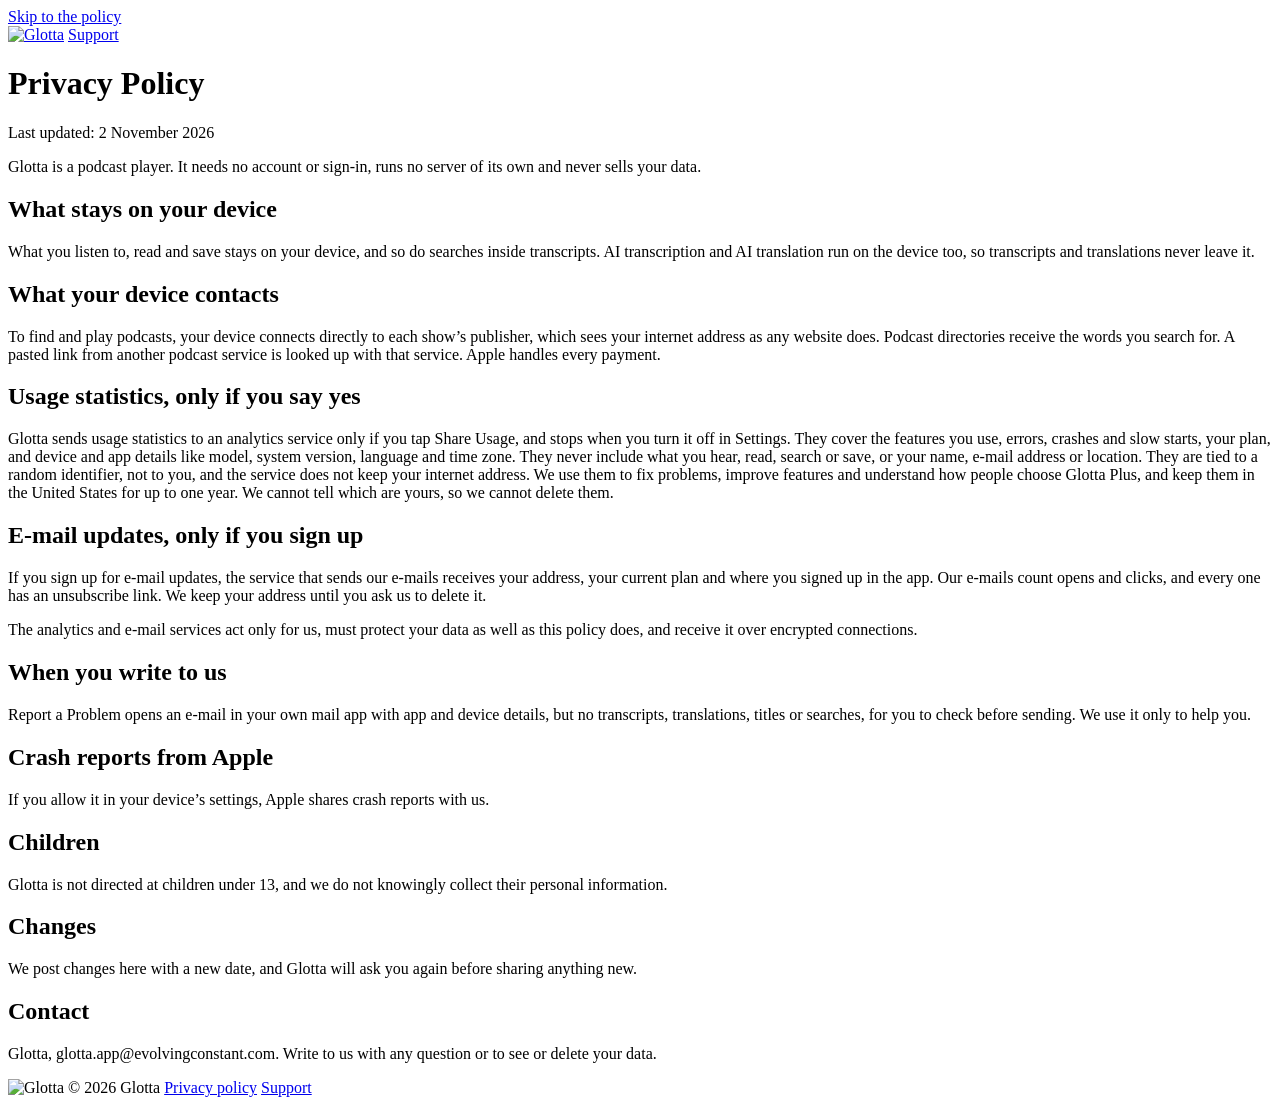
==== privacy/index.html @ 5b5e53a2 "Add files via upload" ====
<!doctype html>
<html lang="en">
<head>
<meta charset="utf-8">
<meta name="viewport" content="width=device-width, initial-scale=1, viewport-fit=cover">
<title>Glotta Privacy Policy</title>
<meta name="description" content="What Glotta keeps on your device, what it shares only if you say yes, and how to change your mind.">
<meta name="theme-color" content="#F2EDE0">
<link rel="icon" href="../assets/brand/glotta-mark.svg" type="image/svg+xml">
<link rel="apple-touch-icon" href="../assets/brand/apple-touch-icon.png">
<link rel="preload" href="../assets/fonts/space-grotesk.woff2" as="font" type="font/woff2" crossorigin><link rel="stylesheet" href="../assets/site.css">
<link rel="stylesheet" href="../assets/ui-font.css">
</head>
<body>
<a class="skip" href="#policy">Skip to the policy</a>
<header class="bar">
  <a href="../support/" aria-label="Glotta, home"><img class="lock" src="../assets/brand/glotta-lockup-on-ivory.svg" alt="Glotta" width="111" height="34"></a>
  <a class="to" href="../support/">Support</a>
</header>
<main class="doc" id="policy">
    <h1>Privacy Policy</h1>
    <p class="fine">Last updated: 2 November 2026</p>
    <p class="lede">Glotta is a podcast player. It needs no account or sign-in, runs no server of its own and never sells your data.</p>

    <h2>What stays on your device</h2>
    <p>What you listen to, read and save stays on your device, and so do searches inside transcripts. AI transcription and AI translation run on the device too, so transcripts and translations never leave it.</p>

    <h2>What your device contacts</h2>
    <p>To find and play podcasts, your device connects directly to each show’s publisher, which sees your internet address as any website does. Podcast directories receive the words you search for. A pasted link from another podcast service is looked up with that service. Apple handles every payment.</p>

    <h2>Usage statistics, only if you say yes</h2>
    <p>Glotta sends usage statistics to an analytics service only if you tap Share Usage, and stops when you turn it off in Settings. They cover the features you use, errors, crashes and slow starts, your plan, and device and app details like model, system version, language and time zone. They never include what you hear, read, search or save, or your name, e-mail address or location. They are tied to a random identifier, not to you, and the service does not keep your internet address. We use them to fix problems, improve features and understand how people choose Glotta Plus, and keep them in the United States for up to one year. We cannot tell which are yours, so we cannot delete them.</p>

    <h2>E-mail updates, only if you sign up</h2>
    <p>If you sign up for e-mail updates, the service that sends our e-mails receives your address, your current plan and where you signed up in the app. Our e-mails count opens and clicks, and every one has an unsubscribe link. We keep your address until you ask us to delete it.</p>
    <p>The analytics and e-mail services act only for us, must protect your data as well as this policy does, and receive it over encrypted connections.</p>

    <h2>When you write to us</h2>
    <p>Report a Problem opens an e-mail in your own mail app with app and device details, but no transcripts, translations, titles or searches, for you to check before sending. We use it only to help you.</p>

    <h2>Crash reports from Apple</h2>
    <p>If you allow it in your device’s settings, Apple shares crash reports with us.</p>

    <h2>Children</h2>
    <p>Glotta is not directed at children under 13, and we do not knowingly collect their personal information.</p>

    <h2>Changes</h2>
    <p>We post changes here with a new date, and Glotta will ask you again before sharing anything new.</p>

    <h2>Contact</h2>
    <p>Glotta, glotta.app@evolvingconstant.com. Write to us with any question or to see or delete your data.</p>

</main>
<footer class="foot">
  <img class="lock" src="../assets/brand/glotta-lockup-on-ivory.svg" alt="Glotta" width="85" height="26">
  <span>© 2026 Glotta</span>
  <a href="../privacy/">Privacy policy</a>
  <a href="../support/">Support</a>
</footer>
</body>
</html>
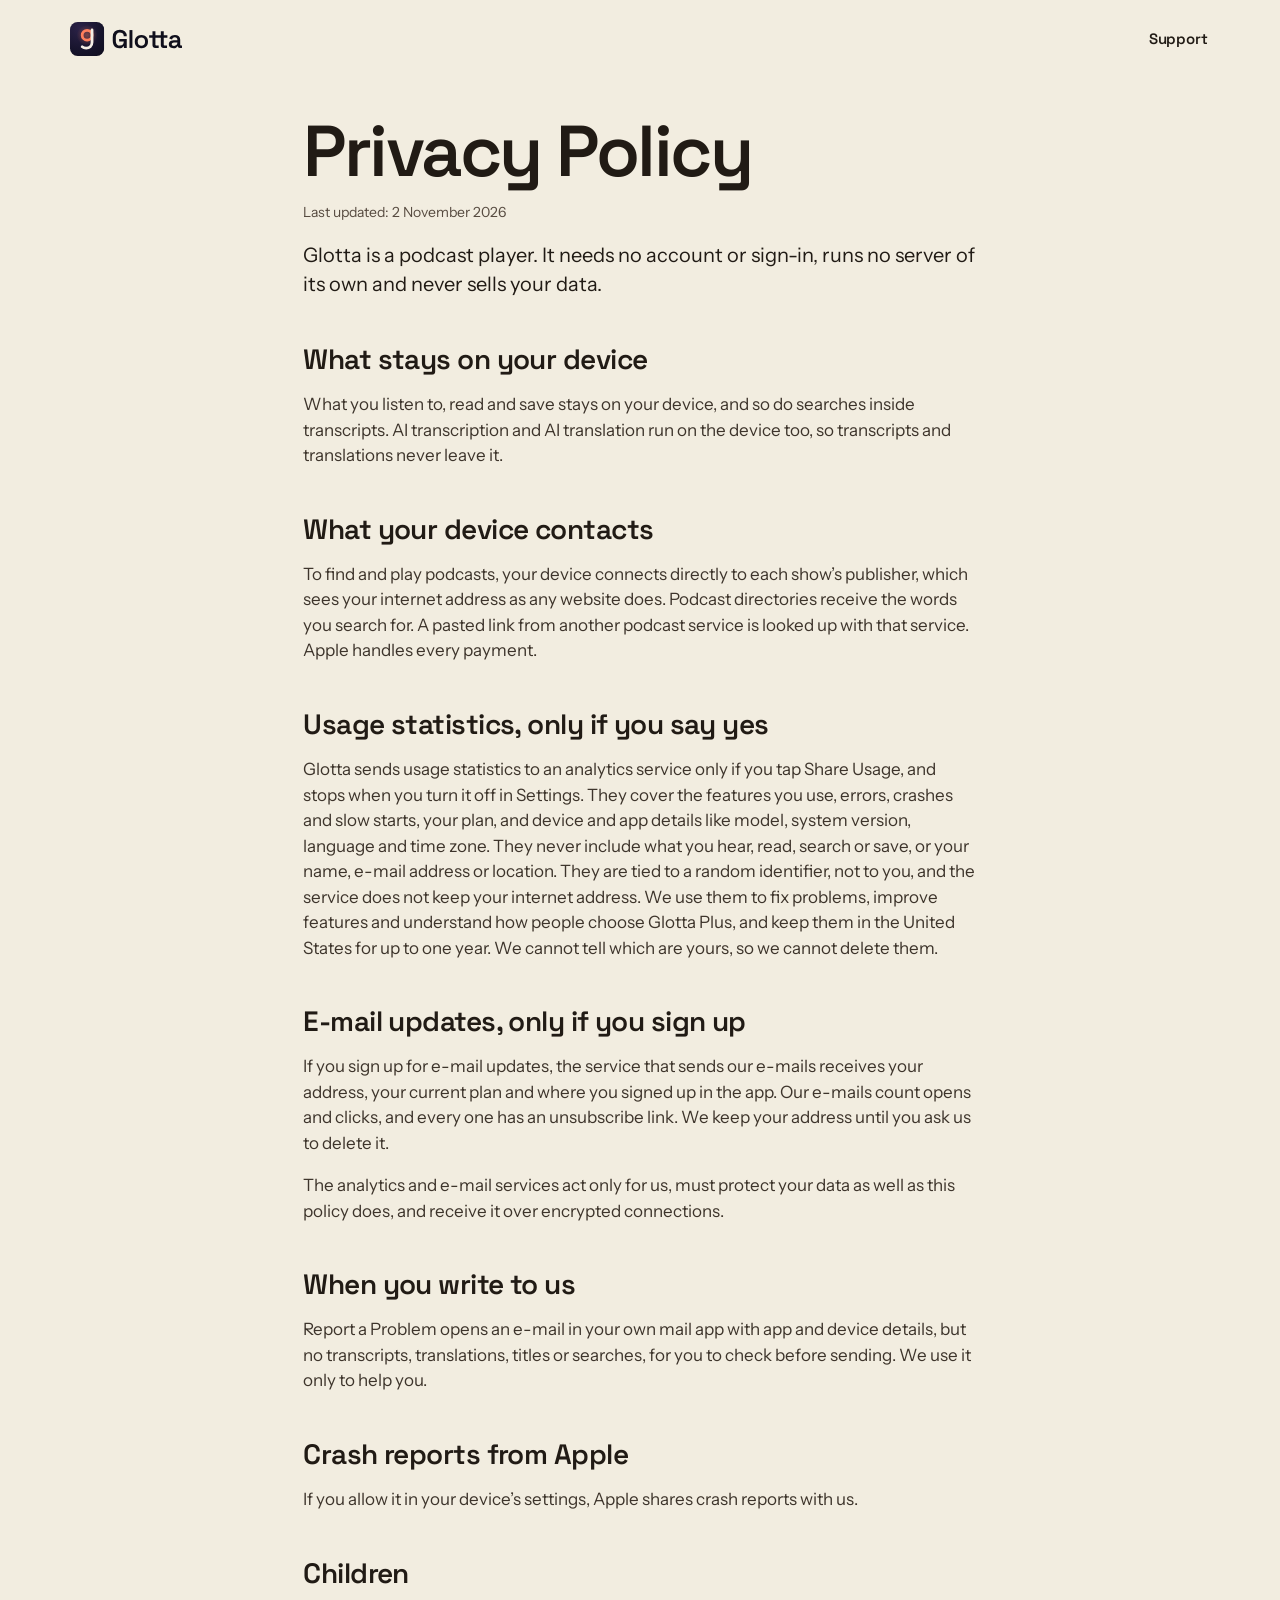
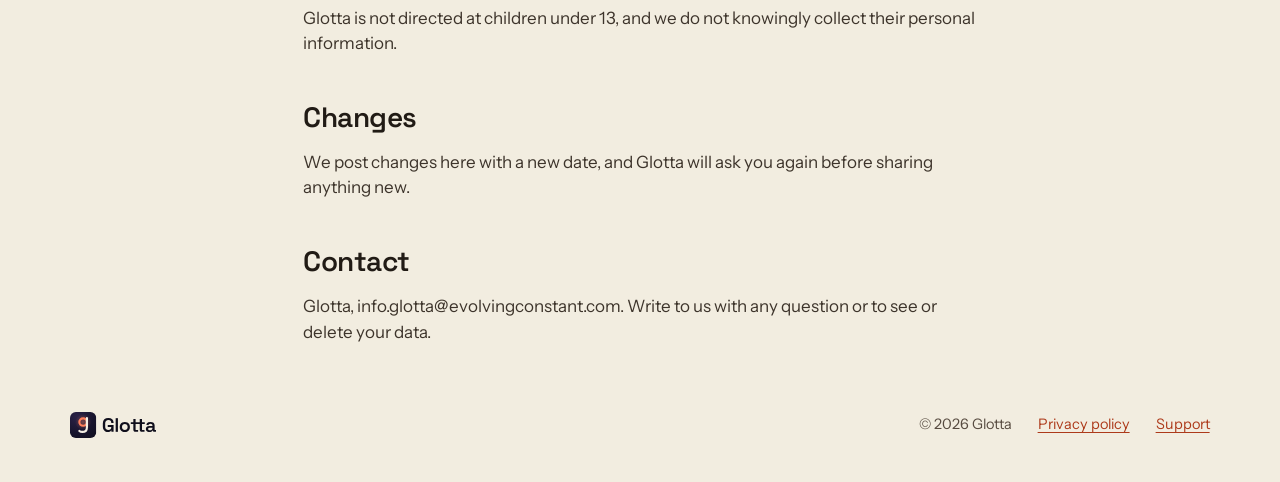
==== commit 366e6d71: "Contact address: info.glotta@evolvingconstant.com" ====
--- a/privacy/index.html
+++ b/privacy/index.html
@@ -48,7 +48,7 @@
     <p>We post changes here with a new date, and Glotta will ask you again before sharing anything new.</p>
 
     <h2>Contact</h2>
-    <p>Glotta, glotta.app@evolvingconstant.com. Write to us with any question or to see or delete your data.</p>
+    <p>Glotta, info.glotta@evolvingconstant.com. Write to us with any question or to see or delete your data.</p>
 
 </main>
 <footer class="foot">
--- a/assets/site.css
+++ b/assets/site.css
@@ -0,0 +1,365 @@
+/* Glotta. An Ivory page that opens on the launch film's own wall of covers and keeps the film's manners: type that rises
+   from a mask, pictures that grow from a point. Plain scrolling: nothing is pinned and nothing follows the scroll.
+   Each section arrives once, as it comes into view. */
+@font-face{font-family:"Space Grotesk";src:url(fonts/space-grotesk.woff2) format("woff2");font-weight:300 700;font-display:swap}
+:root{
+  --ivory:#F2EDE0; /* the brand films' own ground, so a film never shows as a box */
+  --night:#100F1C;--night2:#1C1A2E;--surface:#E6DECB;--coral:#FF7F5C;--deep:#AD3A1A;--ink:#211B15;--soft:#574B40;--moon:#F4EEE4;--softn:#CFCCDB;--line:#D9CFBA;
+  --display:"Space Grotesk",system-ui,sans-serif;--ui:"Instrument Sans",system-ui,-apple-system,sans-serif;
+  --edge:clamp(20px,5.5vw,88px);--ease:cubic-bezier(.16,1,.3,1);--snap:cubic-bezier(.3,1.35,.5,1);
+}
+*{box-sizing:border-box}
+html{-webkit-text-size-adjust:100%}
+body{margin:0;background:var(--ivory);color:var(--ink);font-family:var(--ui);font-size:17px;line-height:1.5;overflow-x:hidden}
+img,video{display:block;max-width:100%}
+a{color:var(--deep);text-underline-offset:.18em}
+:focus-visible{outline:3px solid var(--deep);outline-offset:3px;border-radius:4px}
+.skip{position:absolute;left:-999px;top:8px;background:var(--ink);color:var(--moon);padding:10px 14px;z-index:99;border-radius:8px}
+.skip:focus{left:8px}
+h1,h2{font-family:var(--display);font-weight:600;letter-spacing:-.035em;line-height:1.02;margin:0;text-wrap:balance}
+.vh{position:absolute;width:1px;height:1px;overflow:hidden;clip-path:inset(50%);white-space:nowrap}
+
+.bar{display:flex;justify-content:space-between;align-items:center;padding:20px var(--edge) 0;max-width:1440px;margin:0 auto;position:relative;z-index:5}
+.bar .lock{height:34px;width:auto}
+.bar .to{font-family:var(--display);font-weight:600;font-size:15px;letter-spacing:-.01em;color:var(--ink);text-decoration:none;padding:8px 2px}
+
+/* a film of the brand's: only its lines are shown; it keeps the darker of itself and the page, so no box shows */
+.film{position:relative;overflow:hidden;width:100%;aspect-ratio:var(--bw)/var(--bh);background:var(--ivory);isolation:isolate}
+.film .still{position:absolute;inset:0;width:100%;height:100%;max-width:none}
+.film.playing .still{visibility:hidden}
+/* two stills: the film's end (the whole line with its highlight) for a page without the script or whose films do not play, and its first
+   frame (.pre), which the script's page shows until the film plays: the highlight is then drawn once and never taken away */
+.film .pre{display:none}
+.js .film:not(.refused) .pre{display:block}
+.js .film:not(.refused) .still:not(.pre){display:none}
+.film video{position:absolute;max-width:none;width:calc(100% * var(--fw) / var(--bw));left:calc(-100% * var(--bx) / var(--bw));top:calc(-100% * var(--by) / var(--bh));mix-blend-mode:darken}
+
+/* ---------- the phone: a dark titanium body, its island, its buttons. Every length is a share of its own width. ---------- */
+.phone{--u:1cqw;position:relative;container-type:inline-size;aspect-ratio:432/902;flex:none;
+  transform:translate3d(0,var(--ty,0%),0) rotateX(var(--rx,0deg)) rotateY(var(--ry,0deg)) rotateZ(var(--rz,0deg));will-change:transform}
+.phone.land{--u:calc(1cqw * 432 / 902);aspect-ratio:902/432}
+/* a phone in one half of the page leans toward the middle (its pose, set in build_pages.py); on a phone-width page the phones stand centred and keep the lean they had */
+@media(max-width:899px){.phone.n{--ry:var(--ryn)!important;--rz:var(--rzn)!important;--ex:var(--exn)!important}}
+.phone .body{position:absolute;inset:0;border-radius:calc(var(--u)*17.6);padding:calc(var(--u)*1.5);
+  background:linear-gradient(135deg,#8583a0 0%,#3a3954 14%,#1b1a2f 46%,#2d2c45 74%,#74728e 100%);
+  box-shadow:
+    calc(var(--ex,1)*var(--u)*.35) calc(var(--u)*.35) 0 #34334d,
+    calc(var(--ex,1)*var(--u)*.7) calc(var(--u)*.7) 0 #2c2b44,
+    calc(var(--ex,1)*var(--u)*1.05) calc(var(--u)*1.05) 0 #25243b,
+    calc(var(--ex,1)*var(--u)*1.4) calc(var(--u)*1.4) 0 #1f1e33,
+    calc(var(--ex,1)*var(--u)*1.75) calc(var(--u)*1.75) 0 #19182b,
+    calc(var(--ex,1)*var(--u)*2.1) calc(var(--u)*2.1) 0 #131223,
+    calc(var(--ex,1)*var(--u)*9) calc(var(--u)*16) calc(var(--u)*20) calc(var(--u)*-6) rgba(5,4,14,.55),
+    calc(var(--ex,1)*var(--u)*3) calc(var(--u)*6) calc(var(--u)*9) calc(var(--u)*-3) rgba(5,4,14,.45)}
+.phone .bezel{width:100%;height:100%;border-radius:calc(var(--u)*16.1);background:#04040a;padding:calc(var(--u)*1.85);box-shadow:inset 0 0 0 calc(var(--u)*.22) rgba(255,255,255,.1)}
+.phone .screen{position:relative;width:100%;height:100%;border-radius:calc(var(--u)*14.25);overflow:hidden;background:var(--ivory);isolation:isolate}
+.phone .screen>img,.phone .screen>video{position:absolute;inset:0;width:100%;height:100%;max-width:none;object-fit:cover}
+/* a screen that changes is never cross-faded (two pages of text would show through each other): the new one grows from a point or a line */
+/* a recording that has ended fades out over its still (its first frame), starts again and fades back in: no jump */
+/* a recording: the whole screen as a still, in the picture's own shape and place (as object-fit:cover would set it, without a transform), and
+   over it the video, which is only the part of the screen that changes (build_pages.py clip()). The video never reaches the screen's edge:
+   Safari cuts a video to the rounded screen of a phone turned in space in ragged steps (Koko's iPhone, 12 Oct). The glare would become a layer
+   over the video and be cut the same way, so a phone with a recording has none. */
+.phone .screen>.shot{position:absolute;left:0;width:100%;aspect-ratio:804/1748;top:50%;margin-top:calc(-50% * 1748 / 804)}
+.shot>img{position:absolute;inset:0;width:100%;height:100%;max-width:none}
+/* its sides and foot fade into the still over a few pixels: a browser may draw a video's flat ground a shade or two off a picture's (Safari
+   does), which would show as a faint rectangle. Its top needs none: it starts on the rule under the Player's head (clips.json). */
+.shot>video{position:absolute;max-width:none;object-fit:fill;transition:opacity .5s ease;
+  -webkit-mask-image:linear-gradient(90deg,transparent,#000 2.4%,#000 97.6%,transparent),linear-gradient(180deg,#000 98.6%,transparent);-webkit-mask-composite:source-in;
+  mask-image:linear-gradient(90deg,transparent,#000 2.4%,#000 97.6%,transparent),linear-gradient(180deg,#000 98.6%,transparent);mask-composite:intersect}
+.shot>video.out{opacity:0}
+.phone .screen>.shot~.glare{display:none}
+.phone .screen>.step{clip-path:var(--from,inset(100% 0 0 0));transition:clip-path .75s var(--ease)}
+.phone .screen>.step.show{clip-path:var(--to,inset(0 0 0 0))}
+.phone.cut .screen>.step{transition:none}
+/* screens in a deck: the next show's Player comes up from the foot of the screen over the one playing, as the app's Player does when an
+   episode is started (the app presents it as a full-screen cover; the curve is the system's own for that). Without the script only the first stands. */
+.phone .screen>.deck{position:absolute;inset:0}
+.deck .pl{position:absolute;inset:0;visibility:hidden}
+.deck .sbar img{display:block;width:100%;height:auto;max-width:none}
+.deck .pl .shot{position:relative;width:100%;aspect-ratio:804/1748}   /* the sheet's picture, from the screen's head down, and its recording over it */
+.deck .pl video{visibility:hidden}                                       /* a still while it comes up and until its recording really plays */
+.deck .pl.play video{visibility:visible}
+.phone .screen>.deck~.glare{display:none}
+.deck .pl.under{visibility:visible;z-index:1}
+/* the rising sheet: the script sets --up from 1 (under the screen's foot) to 0 (in place), frame by frame, on the system's curve. A plain shift and
+   no CSS transition: a transition would make the sheet a layer of its own, which Safari cuts to the phone's rounded screen in ragged steps. */
+.deck .pl.up{visibility:visible;z-index:2;transform:translate(0,calc(var(--up,1) * 101%));box-shadow:0 0 calc(var(--u)*7) rgba(16,14,26,.22)}
+/* the clock and the battery are the system's: they stay while a Player comes up under them. Each sheet's own are covered with the Player's ground, and one strip of them stands above the deck. */
+.deck .pl::before{content:"";position:absolute;inset:0 0 auto 0;height:5.4%;background:#F5EEE3;z-index:1}
+.deck .sbar{position:absolute;inset:0 0 auto 0;height:5.4%;overflow:hidden;z-index:3;background:#F5EEE3}
+.phone .island{position:absolute;z-index:3;left:50%;top:calc(var(--u)*3.25);width:calc(var(--u)*29.1);height:calc(var(--u)*8.5);margin-left:calc(var(--u)*-14.55);border-radius:99px;background:#000}
+.phone .island::after{content:"";position:absolute;right:calc(var(--u)*2.3);top:50%;width:calc(var(--u)*2.9);height:calc(var(--u)*2.9);margin-top:calc(var(--u)*-1.45);border-radius:50%;background:radial-gradient(circle at 36% 34%,#2c3350 0,#0c0d18 62%)}
+.phone.land .island{left:calc(var(--u)*3.25);top:50%;width:calc(var(--u)*8.5);height:calc(var(--u)*29.1);margin:calc(var(--u)*-14.55) 0 0}
+.phone.land .island::after{right:auto;left:50%;top:calc(var(--u)*2.3);margin:0 0 0 calc(var(--u)*-1.45)}
+.phone .glare{position:absolute;inset:0;z-index:2;pointer-events:none;background:linear-gradient(118deg,rgba(255,255,255,.085) 0%,rgba(255,255,255,0) 30%)}
+/* the side buttons sit in the body's thick edge, the one --ex names, and only there: the edge turned away shows none. In portrait the
+   action and volume buttons (a, b, c) are on the left edge and the power button (d) on the right; on its side the phone shows its foot
+   edge (a, b, c) and never its top. Each is drawn as part of the edge: about the middle of its depth, shifted down with it. */
+.phone .k{position:absolute;z-index:1;width:calc(var(--u)*.9);border-radius:calc(var(--u)*.4);background:linear-gradient(90deg,#55536e,#1e1d31);display:none}
+.phone .k.a{top:calc(17.6% + var(--u)*1.1);height:3.5%}.phone .k.b{top:calc(24.4% + var(--u)*1.1);height:6.3%}.phone .k.c{top:calc(32.3% + var(--u)*1.1);height:6.3%}
+.phone .k.d{top:calc(27.2% + var(--u)*1.1);height:10.4%}
+.phone .k.a,.phone .k.b,.phone .k.c{left:calc(var(--u)*-1.55)}.phone .k.d{right:calc(var(--u)*-1.55)}
+.phone.er:not(.land) .k.d{display:block}.phone.el:not(.land) .k.a,.phone.el:not(.land) .k.b,.phone.el:not(.land) .k.c{display:block}
+@media(max-width:899px){.phone.n.er:not(.land) .k.d{display:none}.phone.n.el:not(.land) .k.a,.phone.n.el:not(.land) .k.b,.phone.n.el:not(.land) .k.c{display:none}.phone.n.ern:not(.land) .k.d{display:block}.phone.n.eln:not(.land) .k.a,.phone.n.eln:not(.land) .k.b,.phone.n.eln:not(.land) .k.c{display:block}}
+.phone.land .k{width:auto;height:calc(var(--u)*.9);background:linear-gradient(0deg,#55536e,#1e1d31);display:block}
+.phone.land .k.a{left:calc(17.6% + var(--ex,1)*var(--u)*1.05);width:3.5%;top:auto;bottom:calc(var(--u)*-1.55)}.phone.land .k.b{left:calc(24.4% + var(--ex,1)*var(--u)*1.05);width:6.3%;top:auto;bottom:calc(var(--u)*-1.55)}.phone.land .k.c{left:calc(32.3% + var(--ex,1)*var(--u)*1.05);width:6.3%;top:auto;bottom:calc(var(--u)*-1.55)}
+.phone.land .k.d{display:none}
+/* Full Screen's text sizes: the text layers scale inside the page's own column; the rail of controls stays as it is */
+/* Full Screen on its side: the app's own screens as plain pictures in one place, one of them on show (site.js zoom()). Plain pictures are
+   painted with the screen and cut cleanly to its rounded shape; a video, a canvas or anything moved by a CSS transition is a layer of its own in
+   Safari, which cuts it in ragged steps on a phone turned in space (Koko's iPhone, 12 Oct). So nothing in here has a transform or a transition. */
+.phone.land .screen{background:#04040a}   /* the bezel's own black, behind the Light page and the Dark one alike */
+.phone .flip{position:absolute;inset:0}
+.phone .flip img{position:absolute;inset:0;width:100%;height:100%;max-width:none;object-fit:cover;visibility:hidden}
+.phone .flip img.on{visibility:visible}
+/* the Player's list rebuilt from rows: the transcript is written row by row, then each translation opens under its sentence */
+.tlist{position:absolute;left:0;right:0;overflow:hidden;z-index:1}
+.tlist img{display:block;width:100%;height:auto;max-width:none;margin-bottom:-.5px}
+.tx{display:grid;grid-template-rows:1fr}
+.tx>div{overflow:hidden;min-height:0}
+/* the partial row: the foot of the sentence before, on show only while the translations are closed; it is not there at all without the script */
+.tlist .part{display:none}
+.px{display:grid;grid-template-rows:1fr}
+.px>div{overflow:hidden;min-height:0}
+.tbtn{position:absolute;z-index:2}
+.tbtn img{display:block;width:100%;height:100%}
+.js .tlist .trow{transition:padding-bottom .7s var(--ease),opacity .45s ease,transform .6s var(--ease);transition-delay:calc(var(--k) * 70ms)}
+.js .tlist .tx{transition:grid-template-rows .7s var(--ease);transition-delay:calc(var(--k) * 70ms)}
+.js .tlist .part{display:block;padding-bottom:0;transition:opacity .45s ease,transform .6s var(--ease)}
+.js .tlist .px{transition:grid-template-rows .7s var(--ease);transition-delay:calc(var(--k) * 70ms)}
+.js .tlist.open .px{grid-template-rows:0fr}
+.js .tlist:not(.open) .trow{padding-bottom:var(--pad)}
+.js .tlist:not(.open) .tx{grid-template-rows:0fr}
+.js .tlist:not(.written) .trow{opacity:0;transform:translateY(10px)}
+/* rings, as the film marks a touch: one under each of two fingers that spread and close (--pinch, 0 to 1; shown by --rings), and one on
+   the page's own Light and Dark button (--tap). The script sets the three from the clip's own clock (site.js zoom()). */
+.phone .ring{position:absolute;z-index:4;left:45%;top:50%;width:9%;aspect-ratio:1;margin:-4.5% 0 0 -4.5%;border-radius:50%;border:calc(var(--u)*.5) solid var(--coral);background:rgba(255,127,92,.16);opacity:var(--rings,0);pointer-events:none}
+.phone .ring.a{transform:translate(calc(-90% - 210% * var(--pinch,0)),calc(60% + 110% * var(--pinch,0)))}
+.phone .ring.b{transform:translate(calc(90% + 210% * var(--pinch,0)),calc(-60% - 110% * var(--pinch,0)))}
+.phone .ring.t{left:86.9%;top:86.2%;width:7%;margin:-3.5% 0 0 -3.5%;opacity:var(--tap,0)}
+
+/* ---------- sections ---------- */
+.sec{max-width:1440px;margin:0 auto;padding:clamp(44px,7vw,110px) var(--edge);display:grid;gap:clamp(28px,4vw,64px);align-items:center}
+.sec h2{font-size:clamp(40px,5.2vw,86px)}
+.sec h2 .n{color:var(--deep);white-space:nowrap}
+.sec .sub{font-size:clamp(19px,1.9vw,28px);line-height:1.35;margin:18px 0 0;color:var(--soft);max-width:32ch;text-wrap:balance}
+.plus{color:var(--deep);font-weight:600}
+.soon{font-family:var(--display);font-weight:600;letter-spacing:-.01em;font-size:clamp(16px,1.3vw,19px);margin:22px 0 0}
+
+/* ---------- the wall of covers, as the launch film builds it: a grid from edge to edge, clearings for the lines, the phone standing on it ---------- */
+.wallsec{max-width:none;padding:0;display:block;overflow:hidden;container-type:inline-size;margin:clamp(12px,1.4vw,20px) 0 clamp(20px,3vw,44px)}
+.wall{position:relative;--cols:13;--rows:7;--over:108;--cell:calc(var(--over) * 1cqw / var(--cols));--gap:calc(var(--cell) * .118);
+  width:calc(var(--over) * 1cqw);margin-left:calc((100 - var(--over)) * .5cqw);height:calc(var(--cell) * var(--rows));
+  display:grid;grid-template-columns:repeat(var(--cols),var(--cell));grid-auto-rows:var(--cell);grid-auto-flow:row dense}
+.cv{position:relative;width:calc(var(--cell) - var(--gap));height:calc(var(--cell) - var(--gap));margin:calc(var(--gap) / 2);border-radius:12%;overflow:hidden;background:var(--surface)}
+.cv img{position:absolute;inset:0;width:100%;height:100%;transition:transform .42s var(--ease)}
+.cv img+img{transform:translateY(100%)}
+.cv.roll img{transform:translateY(-100%)}.cv.roll img+img{transform:none}
+.cv img.gone{visibility:hidden}
+/* two screens of one wall, and the only wall of the page. First: Glotta's name and its promise in a clearing at the middle, covers
+   all round. Second: the phone at the left, which fills from the covers beside it, and the line about discovery at the right. */
+#hero{margin-block:0}#discover{margin-top:0}
+/* the promise stands at the middle of the first window: the wall is set down, or cut at its head, by what that takes */
+#hero .wall{margin-top:clamp(12px,calc(50svh - var(--cell) * 3.5),74px)}
+.clearing{display:grid;align-content:center}
+.wall.one .clearing{grid-column:3/span 9;grid-row:3/span 3;justify-items:center}
+.lead{width:min(100%,calc(var(--cell) * 7.2));display:grid;justify-items:center;gap:calc(var(--cell) * .15);text-align:center}
+.lead h1{margin:0;line-height:0}
+.lead .lock{height:calc(var(--cell) * .5);width:auto}
+.lead .soon{margin:0}
+.film.tall{display:none}
+/* a wide page: Discover's wall has 9 rows, so a full row of covers stands above the phone and one below it, a column at each side, and the line has three rows above and three below (guidelines section 9, item 7; Koko, 15 October about 19:58) */
+.wall.two{--rows:9}
+.wall.two .hole{grid-column:2/span 4;grid-row:2/span 7}
+.wall.two .clearing{grid-column:7/span 7;grid-row:4/span 3;padding-left:calc(var(--cell) * .35)}
+@media(min-width:900px){#discover .wall.two .cv[hidden]{display:block}}   /* the extra covers the store's frame shows stand in the new rows of a wide page */
+.clearing h2{font-size:calc(var(--cell) * .66);text-wrap:initial}
+/* the phone stands in its hole with the same air on every side as the line has in its clearing: about a third of a cover */
+.hole{position:relative;z-index:2;display:grid;place-items:center;perspective:1600px}
+.hole .phone{width:75%}
+@media(max-width:899px){   /* tablets upright */
+  .wall{--cols:8;--over:114}
+  .wall.one{--rows:8}.wall.two{--rows:11}
+  .wall.one .clearing{grid-column:1/-1;grid-row:3/span 3}
+  .lead{width:min(86cqw,calc(var(--cell) * 6.4))}
+  .wall.two .clearing{grid-column:1/-1;grid-row:2/span 2;padding:0 calc((var(--over) - 100) * .5cqw + var(--edge))}
+  .clearing h2{font-size:calc(var(--cell) * .5)}
+  .wall.two .hole{grid-column:3/span 4;grid-row:4/span 7}
+  .hole .phone{width:76%}
+}
+@media(max-width:599px){   /* phones */
+  .wall.one{--rows:14}.wall.two{--rows:13}
+  .wall.one .clearing{grid-row:4/span 6}
+  #hero .wall{margin-top:clamp(calc(var(--cell) * -2),calc(50svh - var(--cell) * 6),var(--cell))}
+  .lead{width:min(84cqw,calc(var(--cell) * 5.4))}
+  .lead .lock{height:calc(var(--cell) * .66)}
+  .film.tall{display:block}.film.wide{display:none}
+  .wall.two .clearing{grid-row:2/span 3}
+  .clearing h2{font-size:calc(var(--cell) * .62)}
+  .wall.two .hole{grid-row:5/span 8}
+  .hole .phone{width:94%}
+}
+/* the first phone: it starts with Glotta's name alone; as the page is scrolled the Library's own furniture comes up, covers leave the
+   wall and fly to their places, and the phone then turns to its pose. The script sets --s, --c and --l from the scroll. */
+.phone .splash{position:absolute;inset:0;display:grid;place-items:center;background:var(--ivory)}
+.phone .splash img{width:56%;height:auto}
+.phone.hero .chrome{display:none}
+.js .phone.hero .chrome{display:block;opacity:var(--c,0)}
+.js .phone.hero .lib{opacity:var(--l,0)}
+.js .phone.hero .splash img{opacity:var(--s,1);transform:scale(calc(.9 + .1 * var(--s,1)))}
+.fly{position:absolute;z-index:6;max-width:none;border-radius:10.5%;transform-origin:0 0;will-change:transform;visibility:hidden;pointer-events:none}
+.cv img.gone{visibility:hidden}
+
+/* ---------- a stage: the place a phone stands in. Its room is Night for the app's light screens and light for its Dark ones ---------- */
+.stage{position:relative;display:grid;place-items:center;aspect-ratio:1/1.06;perspective:1600px}
+.room{position:absolute;inset:0;border-radius:clamp(28px,3.4vw,56px);background:var(--night);transition:background-color .7s var(--ease);perspective:1600px;display:grid;place-items:center}
+.room.clip{overflow:hidden;isolation:isolate}
+.room.top{align-items:start;padding-top:8%}
+.room.base{grid-template-rows:minmax(0,1fr)}.room.base .phone{align-self:end}
+.stage.light .room{background:var(--surface)}
+.stage>.phone{z-index:1}
+.stage .phone{width:52%}
+.stage.zoom .phone{width:84%}
+.stage.tall{aspect-ratio:1/1.16}
+.stage.wide{aspect-ratio:1/.84}
+.stage.cards{aspect-ratio:1/1.02}
+.stage.cut{aspect-ratio:1/1.04}
+/* a disc: the phone stands whole in front of a Night circle, its shows' covers around it */
+.stage.disc{aspect-ratio:1/1.06}
+.stage.disc .room{inset:9% 3% auto 3%;aspect-ratio:1;border-radius:50%}
+.stage.disc .phone{width:50%}
+/* the Playback sheet, close: the phone stands to the left so three covers can carry their own speeds beside it */
+.stage.sheet .room{justify-items:start;padding-left:7%}.stage.sheet .phone{width:66%}
+/* things that float beside a phone: covers, a line lifted off the screen */
+.float{position:absolute;z-index:2;left:var(--x);top:var(--y);width:var(--s,22%);transform:rotate(var(--r,0deg));will-change:transform}
+.float.back{z-index:0}   /* behind the phone: nothing stands in front of a phone or of what its screen shows */
+.float img{width:100%;height:auto;border-radius:12%;box-shadow:0 22px 34px -16px rgba(5,4,14,.6),0 6px 12px -6px rgba(5,4,14,.4)}
+/* the saved cards lie one over the next, the first on top, so each throws its shadow on the one under it and reads as a card of its own */
+.float.card{z-index:calc(6 - var(--k,0))}
+.float.card img{border-radius:clamp(12px,1.5vw,22px);box-shadow:0 26px 44px -20px rgba(0,0,0,.8),0 8px 16px -8px rgba(0,0,0,.5)}
+.float .tag{position:absolute;right:-9%;top:-9%;font-family:var(--display);font-weight:600;font-size:clamp(15px,2.4vw,26px);letter-spacing:-.02em;line-height:1;background:var(--ink);color:var(--moon);padding:.42em .62em;border-radius:99px;box-shadow:0 0 0 2px var(--ivory),0 10px 18px -8px rgba(5,4,14,.55)}
+.float.tl .tag{right:auto;left:-9%}   /* a cover at the phone's left carries its tag on its outer corner */
+
+/* ---------- bands: every section after the wall is a ground from edge to edge, its words in one half and its picture in the other, and the
+   halves change sides from band to band (flip: the picture at the left). Grounds: Ivory and the app's own sand in turn, Night for Read Along.
+   A light band keeps a Night disc or room behind what it shows, so the app's light screens stand out from it. ---------- */
+.band{max-width:none;background:var(--night);color:var(--moon);padding:0;margin-block:0;overflow:hidden}
+.band .in{max-width:1440px;margin:0 auto;padding-inline:var(--edge);display:grid;gap:clamp(28px,4vw,64px);align-items:center;width:100%}
+.band .txt{padding-block:clamp(44px,7vw,110px)}
+.band .sub{color:var(--softn)}.band .plus{color:var(--coral)}
+.band.sand{background:var(--surface);color:var(--ink)}
+.band.ivory{background:var(--ivory);color:var(--ink)}
+/* the app's own label badge for Plus (DESIGN 12.1: a capsule, Accent fill, "PLUS" in the Badge role), over the headline of a band whose feature is Plus */
+.tier{margin:0 0 clamp(12px,1.3vw,18px);line-height:1}
+.tier span{display:inline-block;font-family:var(--ui);font-weight:600;font-size:clamp(11px,.95vw,13px);letter-spacing:.08em;text-transform:uppercase;line-height:1;padding:.5em .72em .44em;border-radius:99px;background:var(--deep);color:var(--moon)}
+.band:not(.sand):not(.ivory) .tier span{background:var(--coral);color:var(--night)}
+.band.sand .sub,.band.ivory .sub{color:var(--soft)}.band.sand .plus,.band.ivory .plus{color:var(--deep)}
+.band .stage{aspect-ratio:auto;padding-block:clamp(40px,6vw,90px)}
+.band .room{display:none}
+.band .phone{width:50%}   /* every upright phone on the page is this wide: half of its half */
+/* a band whose picture is a disc, the cards' room or the turned phone keeps that stage's own shape, with the band's air above and below it */
+.band .stage.disc,.band .stage.cards,.band .stage.lands{padding-block:0;margin-block:clamp(40px,6vw,90px)}
+.band .stage.disc{aspect-ratio:1/1.06}
+.band .stage.cards{aspect-ratio:1/1.02}
+.band .stage.disc .room,.band .stage.cards .room,.band .stage.lands .room{display:grid}
+/* the turned phone: as wide as its half, before a disc as the upright phones have (Night behind the Light page, sand behind the Dark one) */
+.band .stage.lands{aspect-ratio:1/.84}
+.band .stage.lands .room{inset:50% auto auto 10%;width:80%;aspect-ratio:1;border-radius:50%;translate:0 -50%}
+.band .stage.lands .phone{width:100%}
+/* a phone that runs off the band's foot */
+.stage.run{aspect-ratio:1/1.02;min-height:0;grid-template-rows:minmax(0,1fr);align-items:start;align-self:end;padding:clamp(40px,6vw,90px) 0 0}
+.stage.run .phone{width:78%}
+@media(min-width:900px){.band .in{grid-template-columns:minmax(0,1fr) minmax(0,1fr)}.band.flip .txt{order:2}}   /* flip: the phone at the left, so the sections go on changing sides down the page */
+@media(max-width:899px){.band .txt{padding-block:clamp(44px,7vw,110px) 0}.band .stage .phone,.band .stage.disc .phone{width:56%}.band .stage.disc{aspect-ratio:1/1.2}.band .stage.cards{aspect-ratio:1/1.04}.stage.run{aspect-ratio:1/1.12;padding-top:8px}.stage.run .phone{width:84%}}
+
+.duo{display:grid;gap:clamp(22px,4vw,60px);align-items:center}
+@media(min-width:900px){.duo{grid-template-columns:minmax(0,1fr) minmax(0,1fr)}}
+
+@media(max-width:899px){.stage,.stage.tall,.stage.wide{aspect-ratio:1/1.14}.stage .phone{width:62%}.stage.zoom .phone{width:88%}.stage.sheet .phone{width:70%}.stage.disc{aspect-ratio:1/1.14}.stage.disc .phone{width:54%}.stage.cards{aspect-ratio:1/1.04}}
+/* the Playback sheet, shown with its head: the phone's island and status bar inside the room, the phone standing on the room's foot and cut there
+   just under the Trim Silence row (--ty sets how far its foot is sunk); the caption under that row stays out of sight */
+.stage.cut .room{padding-left:9%}
+.stage.cut .phone{width:50%}
+@media(max-width:899px){.stage.cut{aspect-ratio:1/1.14}.stage.cut .phone{width:56%;--ty:7.5%!important}}   /* a smaller phone, so its foot is sunk a little more */
+
+/* ---------- arriving: the type rises from its mask lines, the phone settles, what floats pops into place; once ---------- */
+.w{display:inline-block;overflow:hidden;vertical-align:top;padding-bottom:.14em;margin-bottom:-.14em}
+.w>span{display:inline-block}
+.js .sec .w>span{transform:translateY(112%);transition:transform .8s var(--ease);transition-delay:calc(var(--i)*40ms)}
+.js .sec .rise{clip-path:inset(0 0 100% 0);transition:clip-path .8s var(--ease) .3s}
+.js .sec .phone{transform:translate3d(0,calc(var(--ty,0%) + 16%),0) rotateX(calc(var(--rx,0deg) + 12deg)) rotateY(calc(var(--ry,0deg) * 1.7)) rotateZ(var(--rz,0deg));transition:transform 1.25s var(--ease)}
+.js .sec .float{transform:rotate(var(--r,0deg)) scale(0);transition:transform .7s var(--snap);transition-delay:calc(var(--k,0)*110ms + .25s)}
+.js .sec .cv{transform:scale(0);transition:transform .5s var(--snap);transition-delay:var(--d,0s)}
+.js .sec.in .w>span{transform:none}
+.js .sec.in .rise{clip-path:inset(0)}
+.js .sec.in .phone{transform:translate3d(0,var(--ty,0%),0) rotateX(var(--rx,0deg)) rotateY(var(--ry,0deg)) rotateZ(var(--rz,0deg))}
+.js .sec.in .float{transform:rotate(var(--r,0deg)) scale(1)}
+.js .sec.in .cv{transform:none}
+/* the languages: four shows' covers beside the phone; the one whose episode is on the screen steps forward */
+.js .sec.in .float.lang{transform:rotate(var(--r,0deg)) scale(.88);transition:transform .6s var(--snap)}
+.js .sec.in .float.lang.on{transform:translate(calc(var(--o,0) * 10%),0) rotate(0deg) scale(1.12)}   /* the show playing steps forward and outward: it stays behind the phone and covers nothing of it */
+@media(max-width:899px){.js .sec.in .float.lang.on{transform:translate(calc(var(--o,0) * -4%),0) rotate(0deg) scale(1.12)}}   /* on a narrow page there is no room outside the cover: it grows and moves a little inward, so the window's edge never cuts it */
+/* the second wall's line waits until it is itself in view */
+.js .sec .late .w>span,.js .sec.in .late .w>span{transform:translateY(112%)}
+.js .sec .late.in .w>span{transform:none}
+/* the first phone faces the page while the covers fly in, then turns to its pose */
+.js .sec .phone.hero,.js .sec.in .phone.hero{transform:none;transition:transform .9s var(--ease)}
+.js .sec.in .phone.hero.tilt{transform:rotateX(var(--rx,0deg)) rotateY(var(--ry,0deg)) rotateZ(var(--rz,0deg))}
+
+/* a section whose foot has reached the window's foot is complete at once: whatever of its entrance is still moving is finished */
+.js .sec.done .cv,.js .sec.done .float,.js .sec.done .phone,.js .sec.done .w>span,.js .sec.done .rise,.js .sec.done .film .still{transition:none!important}
+
+/* close: the lockup and the promise at the middle, as the page began */
+#close{grid-template-columns:minmax(0,1fr);justify-items:center;text-align:center;padding-block:clamp(70px,10vw,150px)}
+#close .txt{width:100%}
+#close .lock{height:44px;width:auto;margin:0 auto 28px}
+#close .film{width:min(680px,100%);margin:0 auto}
+
+/* support and footer */
+#support{max-width:1440px;margin:0 auto;padding:clamp(30px,5vw,60px) var(--edge) 30px}
+#support .in{border-top:1px solid var(--line);padding-top:clamp(34px,5vw,60px);display:grid;gap:16px}
+#support h2{font-size:clamp(28px,3vw,40px)}
+#support .mail{font-family:var(--display);font-weight:600;font-size:clamp(19px,1.9vw,26px);letter-spacing:-.02em;color:var(--ink);word-break:break-word}
+#support p{margin:0;color:var(--soft);max-width:62ch}
+.foot{max-width:1440px;margin:0 auto;padding:10px var(--edge) 44px;display:flex;flex-wrap:wrap;gap:10px 26px;align-items:center;font-size:14.5px;color:var(--soft)}
+.foot .lock{height:26px;width:auto;margin-right:auto}
+
+/* documents */
+.doc{max-width:74ch;margin:0 auto;padding:56px var(--edge) 40px}
+.doc h1{font-size:clamp(40px,6vw,72px)}
+.doc h2{font-size:clamp(22px,2.6vw,28px);letter-spacing:-.02em;line-height:1.15;margin:44px 0 10px}
+.doc p,.doc li{color:#3d342b}.doc .lede{font-size:20px;line-height:1.45;color:var(--ink);margin-top:18px}
+.doc .fine{font-size:14px;color:var(--soft);margin:14px 0 0}
+.doc .summary{background:var(--night);border-radius:22px;padding:24px 26px;margin:30px 0}
+.doc .summary p,.doc .summary li{color:var(--moon)}.doc .summary ul{margin:8px 0 0;padding-left:20px}.doc li{margin-bottom:8px}
+.doc .tablebox{overflow-x:auto;margin:18px 0}
+.doc table{border-collapse:collapse;width:100%;min-width:520px;font-size:15.5px}
+.doc th{font-family:var(--display);font-weight:600;text-align:left;padding:10px 14px 10px 0;border-bottom:2px solid var(--ink)}
+.doc td{vertical-align:top;padding:12px 14px 12px 0;border-bottom:1px solid var(--line);width:50%}
+.lost{min-height:70svh;display:grid;place-content:center;justify-items:start;padding:0 var(--edge);gap:18px}
+.lost h1{font-size:clamp(44px,8vw,110px)}
+/* the pointer: every phone leans a little toward it, and the covers shift a little the other way, the nearer ones more */
+:root{--mx:0;--my:0;--ma:0deg}
+@media(hover:hover) and (pointer:fine){
+  .js .phone{rotate:calc(var(--my) * -1) var(--mx) 0 var(--ma);translate:calc(var(--mx) * 8px) calc(var(--my) * 6px)}
+  .js .phone.hero:not(.tilt){rotate:none;translate:none}
+  .js .cv{translate:calc(var(--mx) * var(--pz,-5px)) calc(var(--my) * var(--pz,-5px))}
+  .js .cv:nth-child(3n){--pz:-9px}.js .cv:nth-child(4n+1){--pz:-2px}
+  .js .float{translate:calc(var(--mx) * var(--pz,-8px)) calc(var(--my) * var(--pz,-8px) * .75)}   /* each by its own depth (--pz, set in the page): they move as separate things */
+}
+@media(prefers-reduced-motion:reduce){*{transition:none!important;animation:none!important}}
+
+/* the store's end frame (#storeend) carries the hidden attribute and only store mode shows it; without this rule .sec's display showed it at the foot of the page (a fault of 14 October, found at 16:20 when the site was photographed before and after; the page as Koko approved it has no such section) */
+.sec[hidden]{display:none}
+
+/* the Plus mark (Koko, 14 October 2026: "more like an asterisk to the statement/header/CTA to signify that the feature is available on the Plus tier"; guidelines section 8, item 7): a small capsule hung after the
+   last word of a Plus headline, raised to the top of the capitals, taking no room in the line, in place of the badge that stood above the headline */
+.pm{display:inline-block;position:relative;width:0;height:0;vertical-align:top;white-space:nowrap}
+.pm>span{position:absolute;left:.08em;top:.19em;font:600 .2em/1 var(--ui);letter-spacing:.08em;text-transform:uppercase;padding:.55em .85em .45em;border-radius:99px;background:var(--deep);color:var(--moon);white-space:nowrap;transform-origin:0 50%}
+.band:not(.sand):not(.ivory) .pm>span{background:var(--coral);color:var(--night)}
+.js .sec .pm>span{transform:scale(0);transition:transform .5s var(--snap) .9s}
+.js .sec.in .pm>span{transform:none}
+.js .sec.done .pm>span{transition:none!important}
+/* the one line at the head of the privacy policy and the terms until the legal name and the date are given (Plan, 15 Oct 20:33) */
+.draftnote{display:inline-block;margin:0 0 20px;padding:8px 14px;border-radius:12px;background:var(--surface);color:var(--soft);font:600 13.5px/1.35 var(--ui)}
--- a/assets/ui-font.css
+++ b/assets/ui-font.css
@@ -0,0 +1,2 @@
+/* the face the body text is set in; it serves only the footer and the documents, so the page asks for it after it has loaded */
+@font-face{font-family:"Instrument Sans";src:url(fonts/instrument-sans.woff2) format("woff2");font-weight:400 700;font-display:swap}
